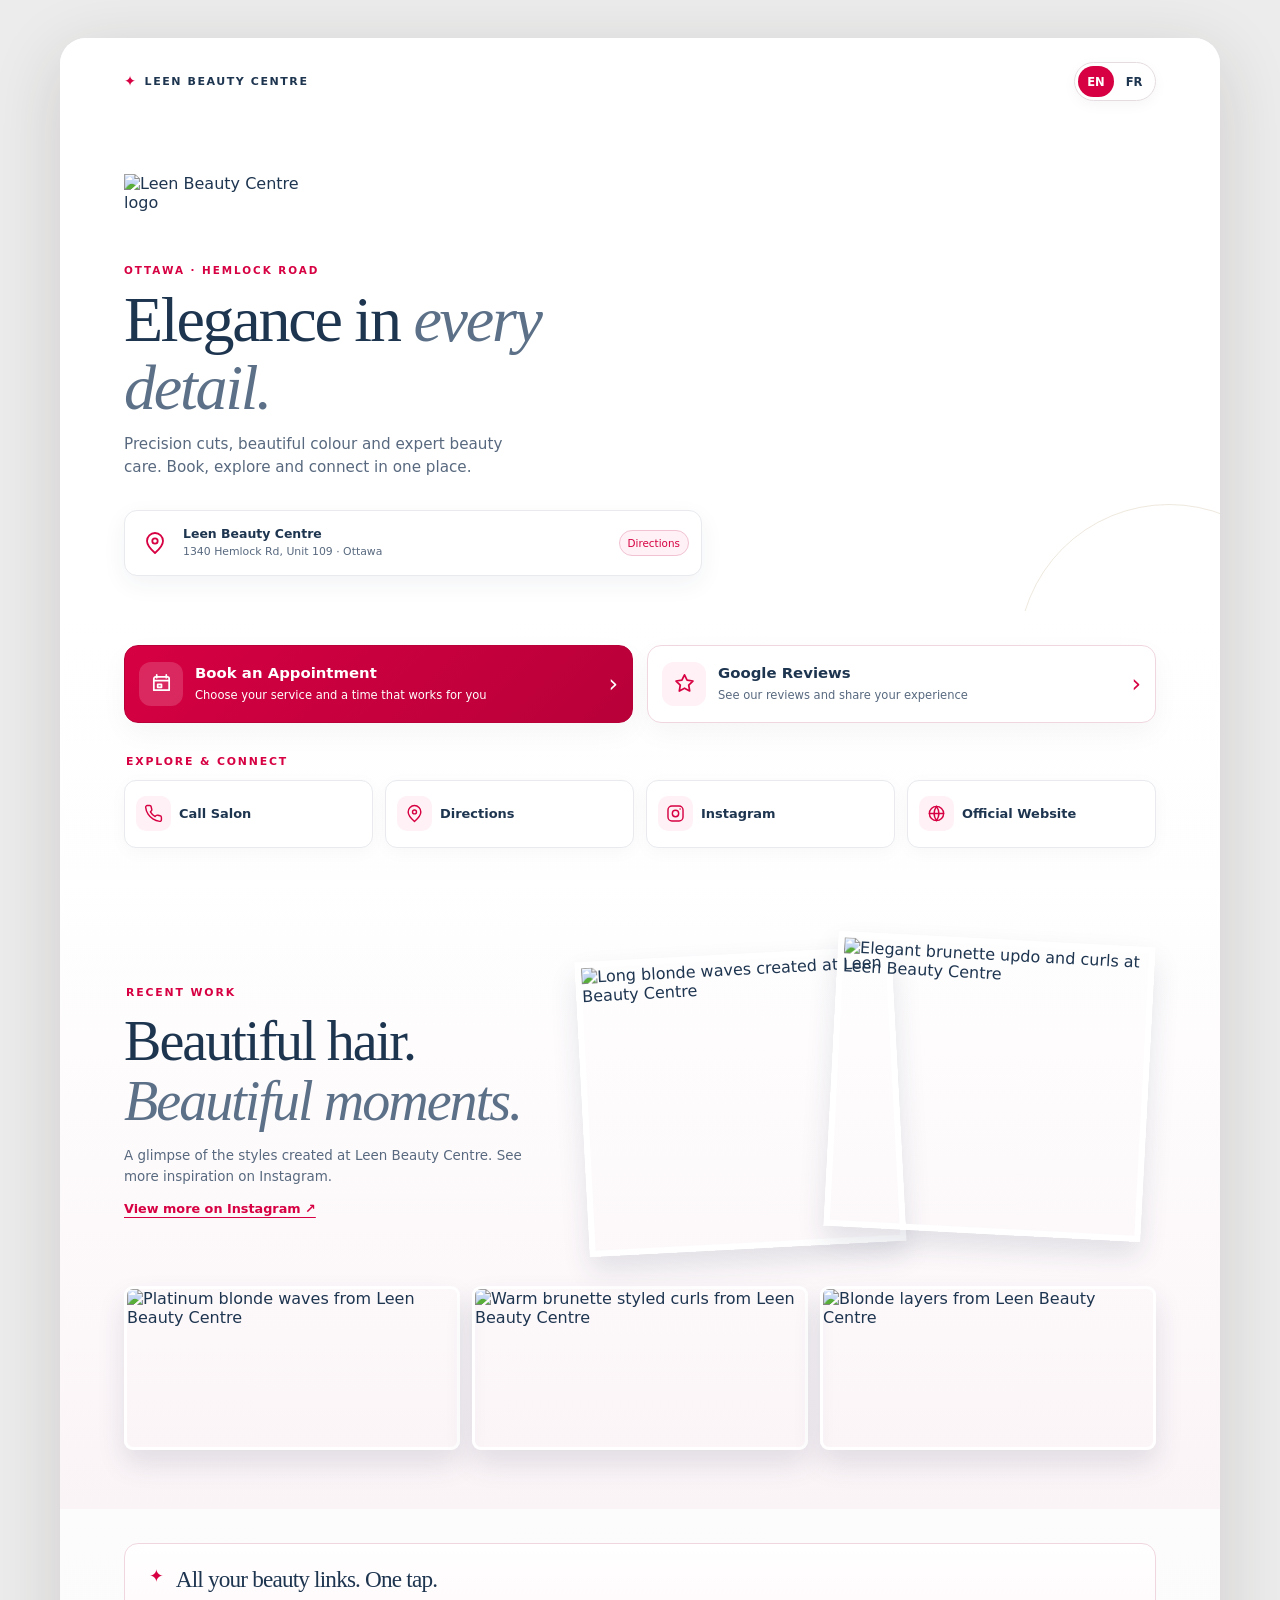
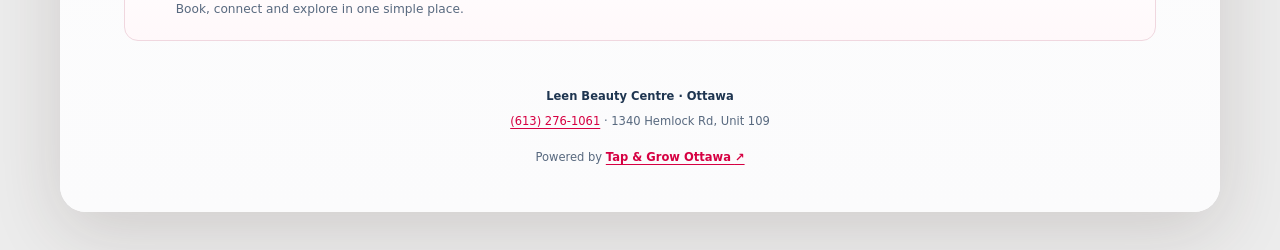
==== index.html @ 2b04fce4 "Add files via upload" ====
<!doctype html>
<html lang="en">
<head>
  <meta charset="utf-8">
  <meta name="viewport" content="width=device-width,initial-scale=1,viewport-fit=cover">
  <meta name="theme-color" content="#d60042">
  <meta name="description" content="Connect with Leen Beauty Centre in Ottawa. Book an appointment, call, find directions, or browse the salon's recent work.">
  <meta property="og:title" content="Leen Beauty Centre | Ottawa">
  <meta property="og:description" content="Your beauty, one tap away. Book, explore, and connect with Leen Beauty Centre.">
  <meta property="og:type" content="website">
  <title>Leen Beauty Centre | Your Beauty, One Tap Away</title>
  <link rel="icon" href="assets/leen-logo.png" type="image/png">
  <link rel="stylesheet" href="styles.css">
  <script defer src="script.js"></script>
</head>
<body>
<a class="skip-link" href="#main" data-i18n="skip">Skip to content</a>
<main class="shell" id="main">
  <section class="hero" aria-labelledby="page-title">
    <div class="hero-photo" aria-hidden="true"></div>
    <header class="topbar">
      <a href="#main" class="wordmark" aria-label="Leen Beauty Centre home"><span class="sparkle" aria-hidden="true">✦</span> LEEN BEAUTY CENTRE</a>
      <div class="language" role="group" aria-label="Language selection">
        <button type="button" data-lang="en" aria-pressed="true" lang="en">EN</button>
        <button type="button" data-lang="fr" aria-pressed="false" lang="fr">FR</button>
      </div>
    </header>
    <div class="hero-copy">
      <img src="assets/leen-logo.png" class="logo" alt="Leen Beauty Centre logo" width="590" height="236" decoding="async">
      <p class="eyebrow" data-i18n="eyebrow">Ottawa · Hemlock Road</p>
      <h1 id="page-title" data-i18n-html="headline">Elegance in <em>every detail.</em></h1>
      <p class="intro" data-i18n="intro">Precision cuts, beautiful colour and expert beauty care. Book, explore and connect in one place.</p>
    </div>
    <a class="location-card" href="https://www.google.com/maps/search/?api=1&amp;query=Leen+Beauty+Centre%2C+1340+Hemlock+Rd+Unit+109%2C+Ottawa+ON+K1K+4E4" target="_blank" rel="noopener noreferrer">
      <span class="location-icon" aria-hidden="true">
        <svg viewBox="0 0 24 24"><path d="M20 10c0 5-8 12-8 12S4 15 4 10a8 8 0 1 1 16 0Z"/><circle cx="12" cy="10" r="2.7"/></svg>
      </span>
      <span class="location-copy"><strong>Leen Beauty Centre</strong><small>1340 Hemlock Rd, Unit 109 · Ottawa</small></span>
      <span class="location-tag" data-i18n="directions">Directions</span>
    </a>
  </section>

  <section class="content" aria-label="Salon links">
    <div class="primary-actions">
      <a class="action action-book" href="https://book.daysmart.com/booking/service?DSID=DC-2162536" target="_blank" rel="noopener noreferrer">
        <span class="action-icon" aria-hidden="true"><svg viewBox="0 0 24 24"><path d="M7 3v3m10-3v3M4.5 9h15M6 5h12a2 2 0 0 1 2 2v12H4V7a2 2 0 0 1 2-2Zm2 8h4v3H8z"/></svg></span>
        <span class="action-copy"><strong data-i18n="bookTitle">Book an Appointment</strong><small data-i18n="bookNote">Choose your service and a time that works for you</small></span>
        <span class="chevron" aria-hidden="true">›</span>
      </a>
      <!-- IMPORTANT: Current Google Reviews button opens confirmed business listing.
           Replace this URL with the owner's verified direct review form URL before delivery. -->
      <a class="action action-review" href="https://www.google.com/maps/place/Leen+Beauty+Centre/@45.4529983,-75.6337091,19z/data=!4m8!3m7!1s0x4cce1be04eb97a25:0x9d4666bf455ec651!8m2!3d45.4528318!4d-75.6334302!9m1!1b1!16s%2Fg%2F11z3b9xgvg" target="_blank" rel="noopener noreferrer" data-review-link="listing-fallback">
        <span class="action-icon" aria-hidden="true"><svg viewBox="0 0 24 24"><path d="m12 3 2.7 5.5 6.1.9-4.4 4.3 1 6.1-5.4-2.9-5.4 2.9 1-6.1-4.4-4.3 6.1-.9L12 3Z"/></svg></span>
        <span class="action-copy"><strong data-i18n="reviewTitle">Google Reviews</strong><small data-i18n="reviewNote">See our reviews and share your experience</small></span>
        <span class="chevron" aria-hidden="true">›</span>
      </a>
    </div>

    <section class="quick-section" aria-labelledby="quick-title">
      <h2 id="quick-title" data-i18n="quickTitle">Explore &amp; connect</h2>
      <div class="quick-grid">
        <a class="quick-link" href="tel:+16132761061"><span class="quick-icon" aria-hidden="true"><svg viewBox="0 0 24 24"><path d="M22 16.9v3a2 2 0 0 1-2.18 2 19.7 19.7 0 0 1-8.6-3.06 19.6 19.6 0 0 1-6.05-6.05A19.7 19.7 0 0 1 2.11 4.2 2 2 0 0 1 4.1 2h3a2 2 0 0 1 2 1.72q.2 1.44.7 2.82a2 2 0 0 1-.45 2.11L8.1 9.9a16 16 0 0 0 6 6l1.25-1.25a2 2 0 0 1 2.11-.45q1.38.5 2.82.7A2 2 0 0 1 22 16.9Z"/></svg></span><span data-i18n="call">Call Salon</span></a>
        <a class="quick-link" href="https://www.google.com/maps/search/?api=1&amp;query=Leen+Beauty+Centre%2C+1340+Hemlock+Rd+Unit+109%2C+Ottawa+ON+K1K+4E4" target="_blank" rel="noopener noreferrer"><span class="quick-icon" aria-hidden="true"><svg viewBox="0 0 24 24"><path d="M20 10c0 5-8 12-8 12S4 15 4 10a8 8 0 1 1 16 0Z"/><circle cx="12" cy="10" r="2.5"/></svg></span><span data-i18n="directions">Directions</span></a>
        <a class="quick-link" href="https://www.instagram.com/leenbeautycenter1/" target="_blank" rel="noopener noreferrer"><span class="quick-icon" aria-hidden="true"><svg viewBox="0 0 24 24"><rect x="2.5" y="2.5" width="19" height="19" rx="5"/><circle cx="12" cy="12" r="4"/><circle cx="17.8" cy="6.3" r="1" fill="currentColor" stroke="none"/></svg></span><span>Instagram</span></a>
        <a class="quick-link" href="https://leenbeauty.ca/" target="_blank" rel="noopener noreferrer"><span class="quick-icon" aria-hidden="true"><svg viewBox="0 0 24 24"><circle cx="12" cy="12" r="9"/><path d="M3 12h18M12 3a16 16 0 0 1 0 18M12 3a16 16 0 0 0 0 18"/></svg></span><span data-i18n="official">Official Website</span></a>
      </div>
    </section>

    <section class="story" aria-labelledby="story-title">
      <div class="story-copy">
        <p class="eyebrow dark" data-i18n="storyEyebrow">Recent work</p>
        <h2 id="story-title" data-i18n-html="storyTitle">Beautiful hair.<br><em>Beautiful moments.</em></h2>
        <p data-i18n="storyText">A glimpse of the styles created at Leen Beauty Centre. See more inspiration on Instagram.</p>
        <a href="https://www.instagram.com/leenbeautycenter1/" target="_blank" rel="noopener noreferrer" data-i18n="viewInstagram">View more on Instagram ↗</a>
      </div>
      <div class="photo-stack" aria-label="Leen Beauty Centre hairstyles">
        <img src="assets/style-golden-blonde.webp" width="640" height="853" alt="Long blonde waves created at Leen Beauty Centre" loading="lazy" decoding="async">
        <img src="assets/hero-brunette.webp" width="640" height="640" alt="Elegant brunette updo and curls at Leen Beauty Centre" loading="lazy" decoding="async">
      </div>
      <div class="extra-photos" aria-label="More salon hair styles">
        <img src="assets/style-platinum-waves.webp" alt="Platinum blonde waves from Leen Beauty Centre" loading="lazy" decoding="async">
        <img src="assets/style-warm-brunette.webp" alt="Warm brunette styled curls from Leen Beauty Centre" loading="lazy" decoding="async">
        <img src="assets/style-blonde-layers.webp" alt="Blonde layers from Leen Beauty Centre" loading="lazy" decoding="async">
      </div>
    </section>

    <section class="note-card" aria-labelledby="note-title"><span class="note-star" aria-hidden="true">✦</span><div><h2 id="note-title" data-i18n="noteTitle">All your beauty links. One tap.</h2><p data-i18n="noteText">Book, connect and explore in one simple place.</p></div></section>
    <footer>
      <p class="footer-name">Leen Beauty Centre · Ottawa</p>
      <p><a href="tel:+16132761061">(613) 276-1061</a> · 1340 Hemlock Rd, Unit 109</p>
      <p class="powered">Powered by <a href="https://www.instagram.com/tap1andgrow/" target="_blank" rel="noopener noreferrer">Tap &amp; Grow Ottawa <span aria-hidden="true">↗</span></a></p>
    </footer>
  </section>
</main>
</body>
</html>
---- styles.css ----
:root{--cream:#f7f7f6;--paper:#fff;--gold:#77736d;--ink:#202020;--muted:#626262;--line:#e3e0dc;--max:1160px}
*{box-sizing:border-box}html{scroll-behavior:smooth;-webkit-text-size-adjust:100%}body{margin:0;min-width:320px;background:#e5e5e3;color:var(--ink);font-family:Inter,ui-sans-serif,system-ui,-apple-system,BlinkMacSystemFont,"Segoe UI",sans-serif}img{display:block;max-width:100%}a{color:inherit}button,a{-webkit-tap-highlight-color:transparent}a:focus-visible,button:focus-visible{outline:3px solid #16776b;outline-offset:4px}.skip-link{position:absolute;top:-100px;left:10px;z-index:20;background:white;padding:12px;border-radius:8px}.skip-link:focus{top:10px}.shell{margin:0 auto;min-height:100vh;max-width:var(--max);background:var(--cream)}
.hero{position:relative;isolation:isolate;display:flex;flex-direction:column;justify-content:flex-end;min-height:580px;padding:0 22px 22px;background:#f7f7f6;overflow:hidden}.hero-photo{position:absolute;inset:0;z-index:-1;background:linear-gradient(180deg,rgba(42,33,24,.17) 0%,rgba(42,33,24,.05) 23%,rgba(249,243,232,.45) 47%,rgba(249,243,232,.97) 71%,#f7f7f6 94%),url("assets/hero-brunette.webp") center 36%/cover no-repeat}.hero:after{content:"";position:absolute;inset:auto -100px -195px auto;width:300px;height:300px;border:1px solid rgba(139,99,35,.15);border-radius:50%;pointer-events:none}
.topbar{align-self:stretch;display:flex;align-items:center;justify-content:space-between;gap:10px;margin:0 -22px auto;padding:16px 22px 12px;background:rgba(40,32,23,.86);border-bottom:1px solid rgba(224,183,96,.25);position:relative;z-index:1}.wordmark{display:flex;align-items:center;gap:7px;max-width:72%;font-size:.69rem;line-height:1.2;font-weight:800;letter-spacing:.105em;text-decoration:none;color:#ffffff}.sparkle{font-size:1.2rem;font-weight:400}.language{display:flex;flex-shrink:0;gap:2px;padding:3px;border:1px solid rgba(255,248,230,.4);border-radius:50px;background:rgba(255,248,230,.10)}.language button{cursor:pointer;color:#ffffff;background:transparent;border:0;border-radius:999px;min-width:36px;min-height:31px;font-size:.72rem;font-family:inherit;font-weight:800}.language button[aria-pressed=true]{background:#ffffff;color:#222222}
.hero-copy{margin:0;max-width:420px;position:relative;z-index:1}.logo{width:min(202px,55%);height:auto;margin:0 0 8px;filter:brightness(.55)}.eyebrow{margin:0;font-size:.65rem;letter-spacing:.19em;text-transform:uppercase;color:#5c5955;font-weight:850}.hero h1,.story h2,.note-card h2{font-family:Georgia,"Times New Roman",serif;font-weight:400;letter-spacing:-.035em}.hero h1{margin:10px 0 0;max-width:370px;font-size:clamp(2.35rem,10.1vw,3.25rem);line-height:1.06}.hero h1 em,.story h2 em{font-weight:400;color:#6d6761}.intro{max-width:380px;margin:11px 0 0;color:#4a4a4a;font-size:.86rem;line-height:1.55}
.location-card{position:relative;z-index:1;display:flex;align-items:center;gap:10px;width:100%;margin:24px 0 0;padding:14px 12px;border:1px solid #dedbd6;border-radius:13px;background:rgba(255,252,245,.95);box-shadow:0 8px 20px rgba(73,55,30,.06);text-decoration:none}.location-icon{display:grid;place-items:center;flex:0 0 36px;color:#333333}.location-icon svg{width:24px;height:24px;fill:none;stroke:currentColor;stroke-width:1.8;stroke-linecap:round;stroke-linejoin:round}.location-copy{display:flex;flex-direction:column;gap:4px;min-width:0}.location-copy strong{font-size:.78rem}.location-copy small{font-size:.68rem;line-height:1.3;color:#5b5b5b}.location-tag{margin-left:auto;font-size:.65rem;color:#45413b;border:1px solid #bdbab4;border-radius:999px;padding:6px 8px;flex:0 0 auto}
.content{padding:18px 18px 0;background:linear-gradient(#fcfcfb,#f7f7f6)}.primary-actions{display:grid;gap:11px}.action{display:flex;align-items:center;gap:12px;min-height:78px;padding:11px 14px;border:1px solid transparent;border-radius:14px;text-decoration:none;box-shadow:0 8px 20px rgba(63,40,38,.05);transition:transform .18s ease,box-shadow .18s ease}.action:hover{transform:translateY(-2px);box-shadow:0 12px 25px rgba(63,40,38,.10)}.action-book{background:linear-gradient(135deg,#262626,#171717);border-color:#171717}.action-review{background:#ffffff;border-color:#e1e0dd}.action-icon{display:grid;place-items:center;flex:0 0 44px;width:44px;height:44px;border-radius:12px;background:rgba(255,253,241,.57);color:#ffffff}.action-review .action-icon{background:#f1f1ef;color:#282828}.action-icon svg{width:23px;height:23px;fill:none;stroke:currentColor;stroke-width:1.8;stroke-linecap:round;stroke-linejoin:round}.action-copy{display:flex;flex-direction:column;flex:1;gap:4px;min-width:0}.action-copy strong{font-size:.93rem;line-height:1.3}.action-copy small{font-size:.72rem;line-height:1.35;color:#ededed}.action-review .action-copy small{color:#5d5d5d}.chevron{font-size:1.5rem;color:#777777}
.quick-section{padding:30px 0 28px}.quick-section h2,.story .eyebrow{font-size:.68rem;letter-spacing:.17em;color:#555555;font-weight:850;text-transform:uppercase;margin:0 0 12px 2px}.quick-grid{display:grid;grid-template-columns:repeat(2,minmax(0,1fr));gap:10px}.quick-link{display:flex;gap:8px;align-items:center;min-height:64px;padding:11px;border:1px solid #e3e3e0;border-radius:12px;background:rgba(255,253,248,.94);text-decoration:none;font-size:.76rem;font-weight:750;line-height:1.23;transition:background .16s ease,border-color .16s ease}.quick-link:hover{background:#f8f8f7;border-color:#98958f}.quick-icon{display:grid;place-items:center;flex:0 0 35px;width:35px;height:35px;border-radius:10px;background:#efefed;color:#333333}.quick-icon svg{width:19px;height:19px;fill:none;stroke:currentColor;stroke-width:1.8;stroke-linecap:round;stroke-linejoin:round}
.story{display:grid;gap:20px;margin:0 -18px;padding:39px 22px 33px;background:#ecebe8;overflow:hidden}.story-copy{max-width:450px}.story h2{margin:0;font-size:clamp(2rem,8vw,3.5rem);line-height:1.08}.story-copy>p:not(.eyebrow){margin:14px 0 10px;font-size:.84rem;line-height:1.55;color:#606060}.story-copy>a{font-size:.8rem;color:#222222;font-weight:800;text-underline-offset:4px}.photo-stack{position:relative;height:250px;margin:0 8px}.photo-stack img{position:absolute;width:56%;height:224px;object-fit:cover;border:6px solid #ffffff;box-shadow:0 15px 32px rgba(77,54,24,.16)}.photo-stack img:first-child{left:0;top:15px;transform:rotate(-3deg);object-position:center 33%}.photo-stack img:last-child{right:0;top:0;transform:rotate(3deg);object-position:center 39%}.extra-photos{display:grid;grid-template-columns:repeat(3,minmax(0,1fr));gap:8px;margin-top:2px}.extra-photos img{width:100%;height:122px;object-fit:cover;object-position:center 35%;border-radius:9px;border:3px solid #ffffff}
.note-card{display:flex;gap:12px;margin:24px 0;padding:18px;border:1px solid #e1dfdc;border-radius:14px;background:#ffffff}.note-star{color:#232323;font-size:1.1rem}.note-card h2{margin:0;font-size:1.23rem}.note-card p{margin:7px 0 0;font-size:.76rem;line-height:1.5;color:#606060}footer{text-align:center;padding:6px 8px 32px;color:#626262;font-size:.72rem;line-height:1.55}footer p{margin:7px 0}.footer-name{font-weight:800;color:#242424}.powered{margin-top:18px}footer a{text-underline-offset:3px}.powered a{font-weight:800;color:#242424}
@media (min-width:700px){body{padding:clamp(20px,3vw,44px)}.shell{border-radius:26px;overflow:hidden;box-shadow:0 18px 70px rgba(57,37,34,.16)}.hero{display:block;min-height:510px;padding:0 clamp(40px,5vw,72px) 35px}.topbar{margin:0 calc(-1*clamp(40px,5vw,72px));padding:24px clamp(40px,5vw,72px) 12px;background:transparent;border:none}.wordmark{color:#333333}.language{background:rgba(255,248,230,.8);border-color:#c6c4c0}.language button{color:#333333}.language button[aria-pressed=true]{background:#191919;color:#ffffff}.hero-photo{inset:0 0 0 47%;background:linear-gradient(90deg,#f7f7f6 0%,rgba(247,239,223,.98) 8%,rgba(247,239,223,.76) 37%,rgba(247,239,223,.12) 88%),url("assets/hero-brunette.webp") center 40%/cover no-repeat}.hero-copy{margin:61px 0 0;max-width:54%}.logo{width:215px}.hero h1{font-size:clamp(3.0rem,5vw,4.05rem);max-width:480px}.intro{max-width:420px;font-size:.95rem}.location-card{margin-top:30px;max-width:56%;min-height:66px}.content{padding:34px clamp(40px,5vw,72px) 0}.primary-actions{grid-template-columns:1fr 1fr;gap:14px}.quick-section{padding:32px 0}.quick-grid{grid-template-columns:repeat(4,minmax(0,1fr));gap:12px}.quick-link{font-size:.81rem;min-height:68px}.story{grid-template-columns:minmax(270px,.85fr) minmax(320px,1.15fr);align-items:center;margin:0 calc(-1*clamp(40px,5vw,72px));padding:59px clamp(42px,5vw,72px);gap:20px}.photo-stack{height:325px}.photo-stack img{height:295px}.extra-photos{grid-column:1/-1;gap:12px}.extra-photos img{height:164px}.note-card{margin:34px 0;padding:22px 24px}.note-card h2{font-size:1.45rem}footer{padding-bottom:38px}}
@media(max-width:350px){.hero{padding-left:15px;padding-right:15px}.topbar{margin-left:-15px;margin-right:-15px;padding-left:15px;padding-right:15px}.wordmark{font-size:.61rem}.location-tag{display:none}.content{padding-left:12px;padding-right:12px}.quick-link{font-size:.69rem;padding:9px;gap:6px}.quick-icon{flex-basis:30px;width:30px;height:30px}.story{margin-left:-12px;margin-right:-12px}.action-copy strong{font-size:.84rem}}
@media(prefers-reduced-motion:reduce){*{scroll-behavior:auto!important;transition:none!important}}


/* Leen brand refresh — match LeenBeauty.ca more closely with a clean white base,
   deep slate text and a bold raspberry-red primary accent. */
:root{
  --cream:#f7f7f7;
  --paper:#ffffff;
  --ink:#1e3550;
  --muted:#58697f;
  --line:#e8eaee;
  --accent:#d60042;
  --accent-dark:#b80039;
  --accent-soft:#fff1f5;
  --accent-soft-2:#fdf6f8;
}
body{background:#ececec;color:var(--ink)}
a:focus-visible,button:focus-visible{outline:3px solid var(--accent);outline-offset:4px}
.shell{background:var(--paper)}
.hero{background:var(--paper)}
.hero-photo{background:linear-gradient(180deg,rgba(255,255,255,.10) 0%,rgba(255,255,255,.06) 20%,rgba(255,255,255,.52) 46%,rgba(255,255,255,.96) 73%,#ffffff 95%),url("assets/hero-brunette.webp") center 36%/cover no-repeat}
.topbar{background:rgba(255,255,255,.92);border-bottom:1px solid rgba(214,0,66,.10);backdrop-filter:saturate(180%) blur(8px)}
.wordmark{color:var(--ink);font-weight:800;letter-spacing:.14em}
.sparkle{font-size:.9rem;color:var(--accent)}
.language{border-color:#e2d8dd;background:rgba(255,255,255,.88);box-shadow:0 4px 14px rgba(0,0,0,.04)}
.language button{color:var(--ink)}
.language button[aria-pressed=true]{background:var(--accent);color:#fff}
.logo{filter:none;width:min(204px,55%)}
.eyebrow{color:var(--accent);font-weight:850}
.hero h1{color:var(--ink)}
.hero h1 em,.story h2 em{color:#5c7088}
.intro{color:var(--muted)}
.location-card{border-color:var(--line);background:#fff;box-shadow:0 8px 24px rgba(30,53,80,.06)}
.location-icon{color:var(--accent)}
.location-copy strong{color:var(--ink)}
.location-copy small{color:var(--muted)}
.location-tag{border-color:#f1c3d2;color:var(--accent);background:var(--accent-soft)}
.content{background:linear-gradient(#fff,#fbfbfc)}
.action{box-shadow:0 10px 28px rgba(0,0,0,.04)}
.action-book{color:#fff;background:linear-gradient(135deg,var(--accent),var(--accent-dark));border-color:var(--accent-dark)}
.action-book .action-icon{background:rgba(255,255,255,.16);color:#fff}
.action-book .action-copy strong,.action-book .action-copy small,.action-book .chevron{color:#fff}
.action-review{color:var(--ink);background:#fff;border-color:#f0d7df}
.action-review .action-icon{background:var(--accent-soft);color:var(--accent)}
.action-review .action-copy strong{color:var(--ink)}
.action-review .action-copy small{color:var(--muted)}
.action-review .chevron{color:var(--accent)}
.quick-section h2,.story .eyebrow{color:var(--accent)}
.quick-link{background:#fff;border-color:var(--line);box-shadow:0 4px 18px rgba(0,0,0,.03)}
.quick-link:hover{background:var(--accent-soft-2);border-color:#f0c7d5}
.quick-icon{color:var(--accent);background:var(--accent-soft)}
.story{background:linear-gradient(180deg,#ffffff 0%,#fbf4f7 100%)}
.story-copy>p:not(.eyebrow){color:var(--muted)}
.story-copy>a{color:var(--accent)}
.photo-stack img,.extra-photos img{border-color:#fff;box-shadow:0 14px 28px rgba(30,53,80,.12)}
.note-card{border-color:#f0d7df;background:linear-gradient(180deg,#fff,#fff8fa)}
.note-star{color:var(--accent)}
.note-card h2{color:var(--ink)}
.note-card p{color:var(--muted)}
footer{color:var(--muted)}
.footer-name{color:var(--ink)}
.powered a,footer a{color:var(--accent)}
@media (min-width:700px){
 .topbar{background:transparent;border:none;backdrop-filter:none}
 .wordmark{color:var(--ink)}
 .language{background:rgba(255,255,255,.9);border-color:#e4dce0}
 .language button{color:var(--ink)}
 .language button[aria-pressed=true]{background:var(--accent);color:#fff}
 .hero-photo{background:linear-gradient(90deg,#ffffff 0%,rgba(255,255,255,.98) 10%,rgba(255,255,255,.86) 41%,rgba(255,255,255,.14) 92%),url("assets/hero-brunette.webp") center 40%/cover no-repeat}
}
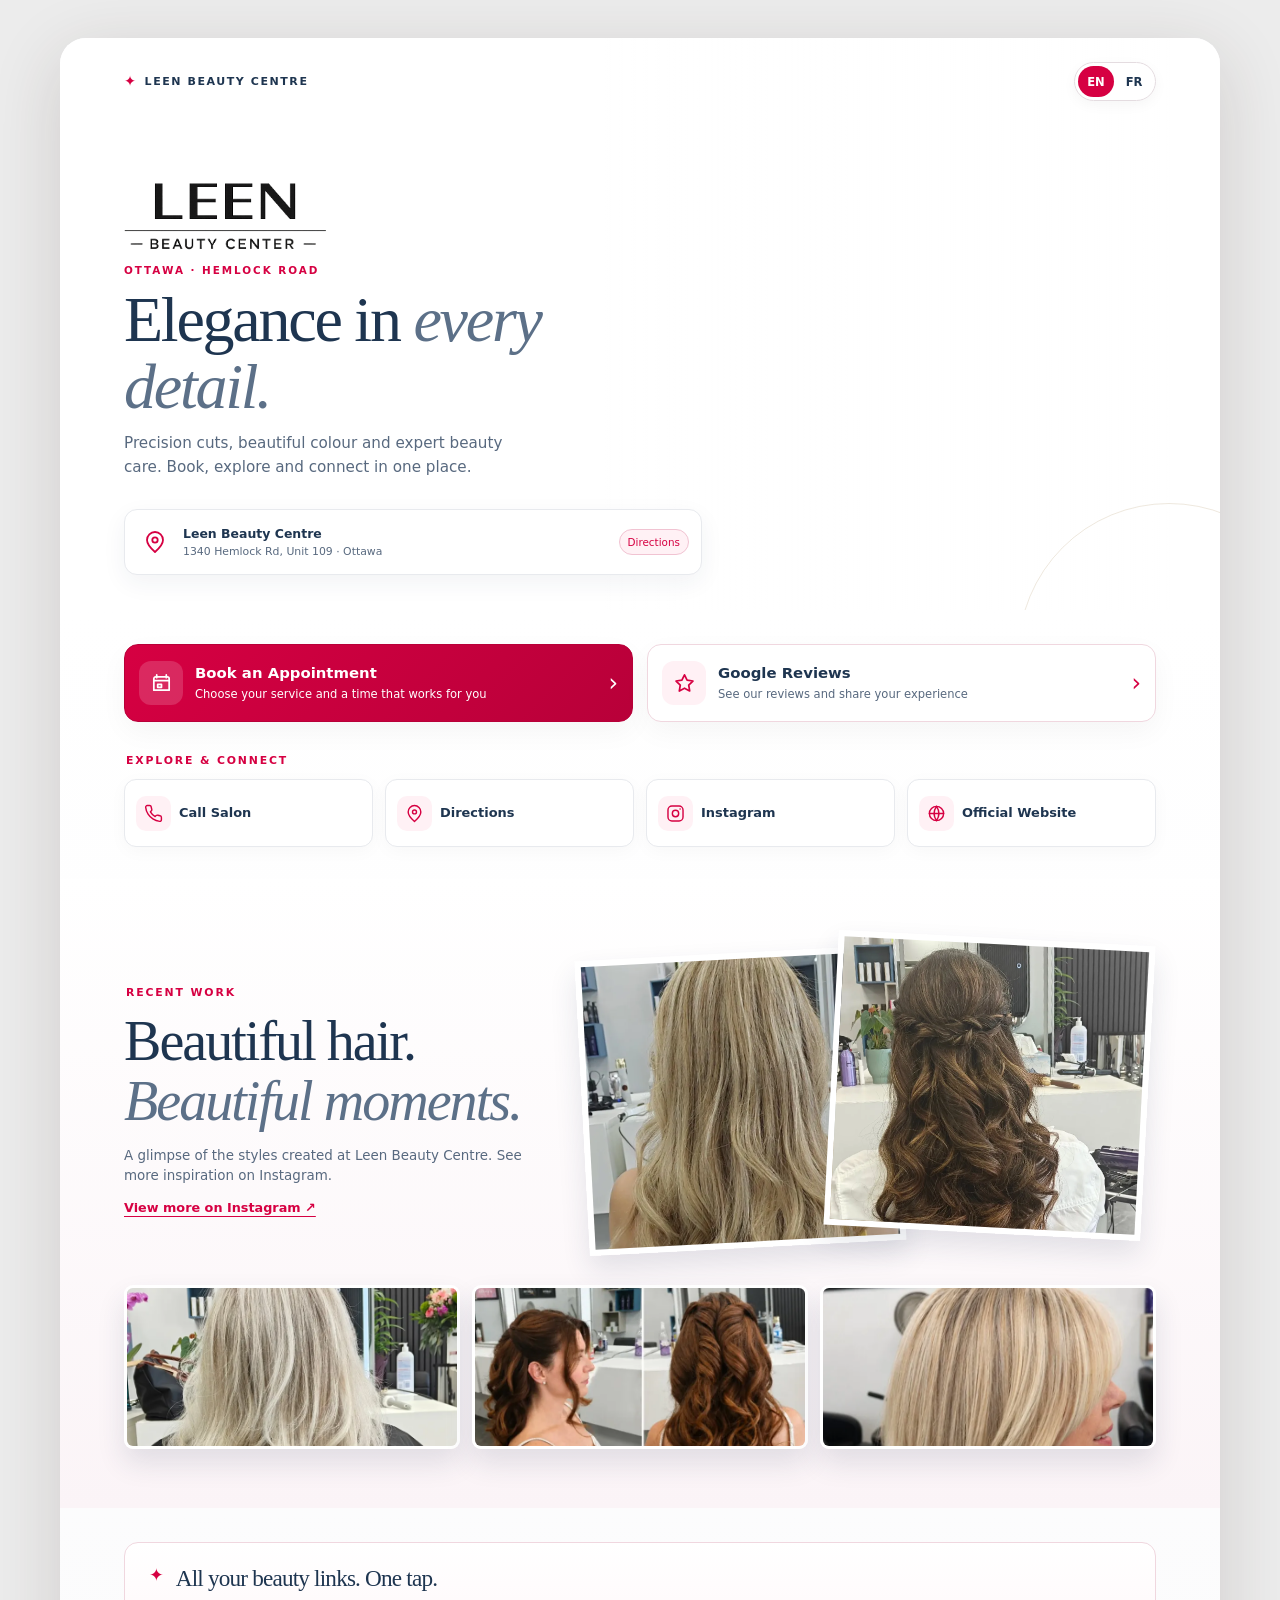
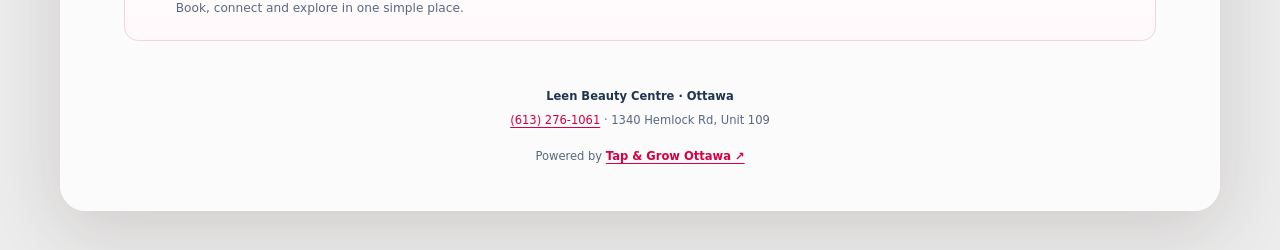
==== commit 735f397f: "Fix static image paths for root-level GitHub Pages assets" ====
--- a/index.html
+++ b/index.html
@@ -9,7 +9,7 @@
   <meta property="og:description" content="Your beauty, one tap away. Book, explore, and connect with Leen Beauty Centre.">
   <meta property="og:type" content="website">
   <title>Leen Beauty Centre | Your Beauty, One Tap Away</title>
-  <link rel="icon" href="assets/leen-logo.png" type="image/png">
+  <link rel="icon" href="leen-logo.png" type="image/png">
   <link rel="stylesheet" href="styles.css">
   <script defer src="script.js"></script>
 </head>
@@ -26,7 +26,7 @@
       </div>
     </header>
     <div class="hero-copy">
-      <img src="assets/leen-logo.png" class="logo" alt="Leen Beauty Centre logo" width="590" height="236" decoding="async">
+      <img src="leen-logo.png" class="logo" alt="Leen Beauty Centre logo" width="590" height="236" decoding="async">
       <p class="eyebrow" data-i18n="eyebrow">Ottawa · Hemlock Road</p>
       <h1 id="page-title" data-i18n-html="headline">Elegance in <em>every detail.</em></h1>
       <p class="intro" data-i18n="intro">Precision cuts, beautiful colour and expert beauty care. Book, explore and connect in one place.</p>
@@ -74,13 +74,13 @@
         <a href="https://www.instagram.com/leenbeautycenter1/" target="_blank" rel="noopener noreferrer" data-i18n="viewInstagram">View more on Instagram ↗</a>
       </div>
       <div class="photo-stack" aria-label="Leen Beauty Centre hairstyles">
-        <img src="assets/style-golden-blonde.webp" width="640" height="853" alt="Long blonde waves created at Leen Beauty Centre" loading="lazy" decoding="async">
-        <img src="assets/hero-brunette.webp" width="640" height="640" alt="Elegant brunette updo and curls at Leen Beauty Centre" loading="lazy" decoding="async">
+        <img src="style-golden-blonde.webp" width="640" height="853" alt="Long blonde waves created at Leen Beauty Centre" loading="lazy" decoding="async">
+        <img src="hero-brunette.webp" width="640" height="640" alt="Elegant brunette updo and curls at Leen Beauty Centre" loading="lazy" decoding="async">
       </div>
       <div class="extra-photos" aria-label="More salon hair styles">
-        <img src="assets/style-platinum-waves.webp" alt="Platinum blonde waves from Leen Beauty Centre" loading="lazy" decoding="async">
-        <img src="assets/style-warm-brunette.webp" alt="Warm brunette styled curls from Leen Beauty Centre" loading="lazy" decoding="async">
-        <img src="assets/style-blonde-layers.webp" alt="Blonde layers from Leen Beauty Centre" loading="lazy" decoding="async">
+        <img src="style-platinum-waves.webp" alt="Platinum blonde waves from Leen Beauty Centre" loading="lazy" decoding="async">
+        <img src="style-warm-brunette.webp" alt="Warm brunette styled curls from Leen Beauty Centre" loading="lazy" decoding="async">
+        <img src="style-blonde-layers.webp" alt="Blonde layers from Leen Beauty Centre" loading="lazy" decoding="async">
       </div>
     </section>
 
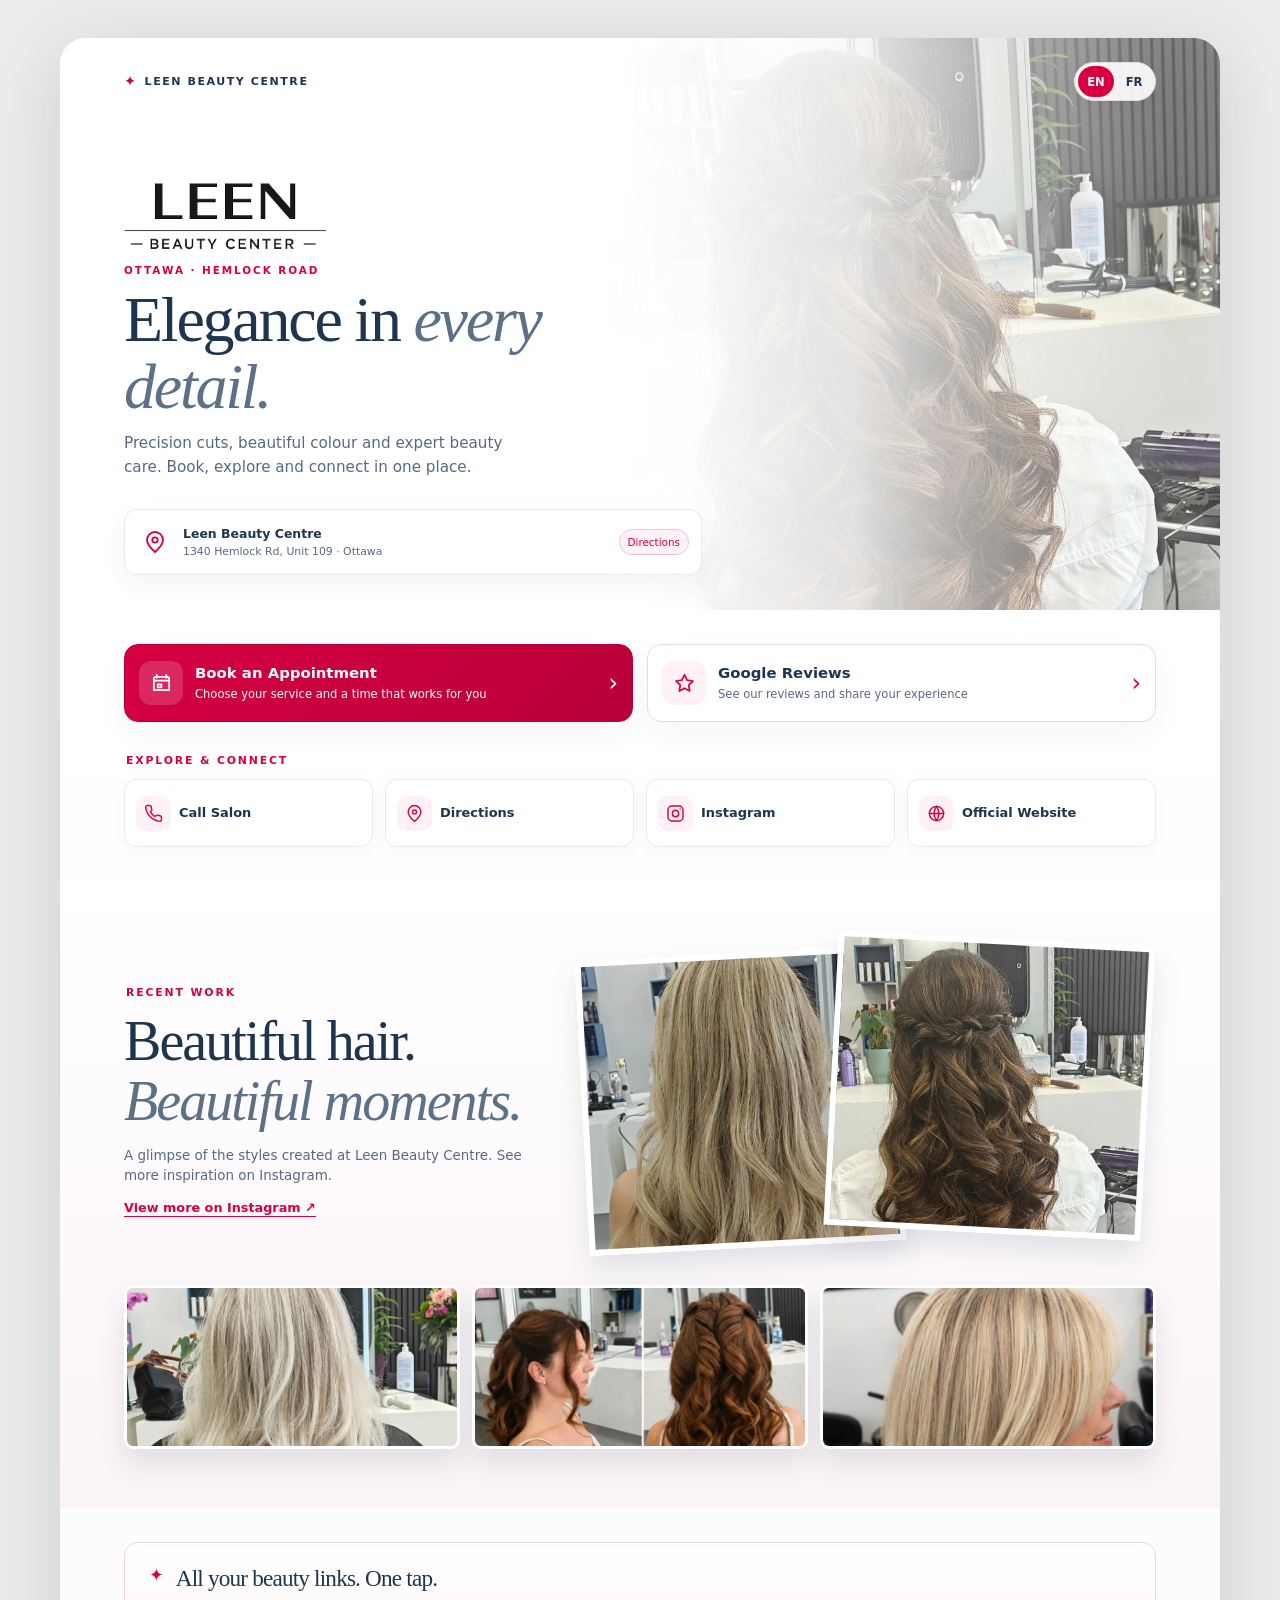
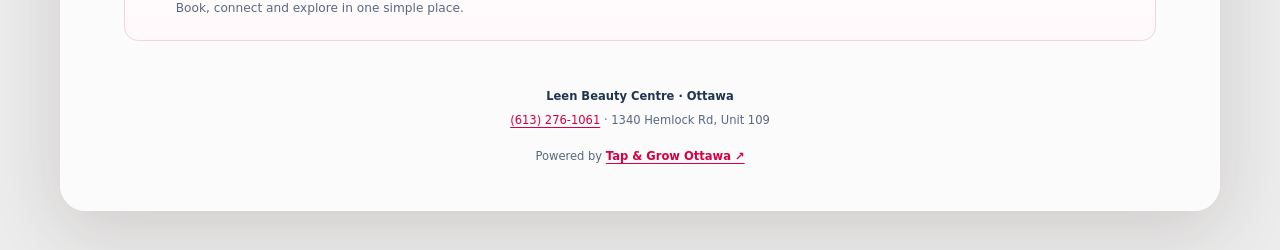
==== commit 6d131896: "Fix directions links for Leen Beauty Centre" ====
--- a/index.html
+++ b/index.html
@@ -31,7 +31,7 @@
       <h1 id="page-title" data-i18n-html="headline">Elegance in <em>every detail.</em></h1>
       <p class="intro" data-i18n="intro">Precision cuts, beautiful colour and expert beauty care. Book, explore and connect in one place.</p>
     </div>
-    <a class="location-card" href="https://www.google.com/maps/search/?api=1&amp;query=Leen+Beauty+Centre%2C+1340+Hemlock+Rd+Unit+109%2C+Ottawa+ON+K1K+4E4" target="_blank" rel="noopener noreferrer">
+    <a class="location-card" href="https://www.google.com/maps/dir//Leen+Beauty+Centre,+1340+Hemlock+Rd+Unit+109,+Ottawa,+ON+K1K+4E4/@45.4529345,-75.6330151,17z/data=!4m17!1m7!3m6!1s0x4cce1be04eb97a25:0x9d4666bf455ec651!2sLeen+Beauty+Centre!8m2!3d45.4529345!4d-75.6330151!16s%2Fg%2F11z3b9xgvg!4m8!1m0!1m5!1m1!1s0x4cce1be04eb97a25:0x9d4666bf455ec651!2m2!1d-75.6330151!2d45.4529345!3e0?entry=ttu&amp;g_ep=EgoyMDI2MTAxMy4wIKXMDSoASAFQAw%3D%3D" target="_blank" rel="noopener noreferrer">
       <span class="location-icon" aria-hidden="true">
         <svg viewBox="0 0 24 24"><path d="M20 10c0 5-8 12-8 12S4 15 4 10a8 8 0 1 1 16 0Z"/><circle cx="12" cy="10" r="2.7"/></svg>
       </span>
@@ -60,7 +60,7 @@
       <h2 id="quick-title" data-i18n="quickTitle">Explore &amp; connect</h2>
       <div class="quick-grid">
         <a class="quick-link" href="tel:+16132761061"><span class="quick-icon" aria-hidden="true"><svg viewBox="0 0 24 24"><path d="M22 16.9v3a2 2 0 0 1-2.18 2 19.7 19.7 0 0 1-8.6-3.06 19.6 19.6 0 0 1-6.05-6.05A19.7 19.7 0 0 1 2.11 4.2 2 2 0 0 1 4.1 2h3a2 2 0 0 1 2 1.72q.2 1.44.7 2.82a2 2 0 0 1-.45 2.11L8.1 9.9a16 16 0 0 0 6 6l1.25-1.25a2 2 0 0 1 2.11-.45q1.38.5 2.82.7A2 2 0 0 1 22 16.9Z"/></svg></span><span data-i18n="call">Call Salon</span></a>
-        <a class="quick-link" href="https://www.google.com/maps/search/?api=1&amp;query=Leen+Beauty+Centre%2C+1340+Hemlock+Rd+Unit+109%2C+Ottawa+ON+K1K+4E4" target="_blank" rel="noopener noreferrer"><span class="quick-icon" aria-hidden="true"><svg viewBox="0 0 24 24"><path d="M20 10c0 5-8 12-8 12S4 15 4 10a8 8 0 1 1 16 0Z"/><circle cx="12" cy="10" r="2.5"/></svg></span><span data-i18n="directions">Directions</span></a>
+        <a class="quick-link" href="https://www.google.com/maps/dir//Leen+Beauty+Centre,+1340+Hemlock+Rd+Unit+109,+Ottawa,+ON+K1K+4E4/@45.4529345,-75.6330151,17z/data=!4m17!1m7!3m6!1s0x4cce1be04eb97a25:0x9d4666bf455ec651!2sLeen+Beauty+Centre!8m2!3d45.4529345!4d-75.6330151!16s%2Fg%2F11z3b9xgvg!4m8!1m0!1m5!1m1!1s0x4cce1be04eb97a25:0x9d4666bf455ec651!2m2!1d-75.6330151!2d45.4529345!3e0?entry=ttu&amp;g_ep=EgoyMDI2MTAxMy4wIKXMDSoASAFQAw%3D%3D" target="_blank" rel="noopener noreferrer"><span class="quick-icon" aria-hidden="true"><svg viewBox="0 0 24 24"><path d="M20 10c0 5-8 12-8 12S4 15 4 10a8 8 0 1 1 16 0Z"/><circle cx="12" cy="10" r="2.5"/></svg></span><span data-i18n="directions">Directions</span></a>
         <a class="quick-link" href="https://www.instagram.com/leenbeautycenter1/" target="_blank" rel="noopener noreferrer"><span class="quick-icon" aria-hidden="true"><svg viewBox="0 0 24 24"><rect x="2.5" y="2.5" width="19" height="19" rx="5"/><circle cx="12" cy="12" r="4"/><circle cx="17.8" cy="6.3" r="1" fill="currentColor" stroke="none"/></svg></span><span>Instagram</span></a>
         <a class="quick-link" href="https://leenbeauty.ca/" target="_blank" rel="noopener noreferrer"><span class="quick-icon" aria-hidden="true"><svg viewBox="0 0 24 24"><circle cx="12" cy="12" r="9"/><path d="M3 12h18M12 3a16 16 0 0 1 0 18M12 3a16 16 0 0 0 0 18"/></svg></span><span data-i18n="official">Official Website</span></a>
       </div>
--- a/styles.css
+++ b/styles.css
@@ -1,6 +1,6 @@
 :root{--cream:#f7f7f6;--paper:#fff;--gold:#77736d;--ink:#202020;--muted:#626262;--line:#e3e0dc;--max:1160px}
 *{box-sizing:border-box}html{scroll-behavior:smooth;-webkit-text-size-adjust:100%}body{margin:0;min-width:320px;background:#e5e5e3;color:var(--ink);font-family:Inter,ui-sans-serif,system-ui,-apple-system,BlinkMacSystemFont,"Segoe UI",sans-serif}img{display:block;max-width:100%}a{color:inherit}button,a{-webkit-tap-highlight-color:transparent}a:focus-visible,button:focus-visible{outline:3px solid #16776b;outline-offset:4px}.skip-link{position:absolute;top:-100px;left:10px;z-index:20;background:white;padding:12px;border-radius:8px}.skip-link:focus{top:10px}.shell{margin:0 auto;min-height:100vh;max-width:var(--max);background:var(--cream)}
-.hero{position:relative;isolation:isolate;display:flex;flex-direction:column;justify-content:flex-end;min-height:580px;padding:0 22px 22px;background:#f7f7f6;overflow:hidden}.hero-photo{position:absolute;inset:0;z-index:-1;background:linear-gradient(180deg,rgba(42,33,24,.17) 0%,rgba(42,33,24,.05) 23%,rgba(249,243,232,.45) 47%,rgba(249,243,232,.97) 71%,#f7f7f6 94%),url("assets/hero-brunette.webp") center 36%/cover no-repeat}.hero:after{content:"";position:absolute;inset:auto -100px -195px auto;width:300px;height:300px;border:1px solid rgba(139,99,35,.15);border-radius:50%;pointer-events:none}
+.hero{position:relative;isolation:isolate;display:flex;flex-direction:column;justify-content:flex-end;min-height:580px;padding:0 22px 22px;background:#f7f7f6;overflow:hidden}.hero-photo{position:absolute;inset:0;z-index:-1;background:linear-gradient(180deg,rgba(42,33,24,.17) 0%,rgba(42,33,24,.05) 23%,rgba(249,243,232,.45) 47%,rgba(249,243,232,.97) 71%,#f7f7f6 94%),url("hero-brunette.webp") center 36%/cover no-repeat}.hero:after{content:"";position:absolute;inset:auto -100px -195px auto;width:300px;height:300px;border:1px solid rgba(139,99,35,.15);border-radius:50%;pointer-events:none}
 .topbar{align-self:stretch;display:flex;align-items:center;justify-content:space-between;gap:10px;margin:0 -22px auto;padding:16px 22px 12px;background:rgba(40,32,23,.86);border-bottom:1px solid rgba(224,183,96,.25);position:relative;z-index:1}.wordmark{display:flex;align-items:center;gap:7px;max-width:72%;font-size:.69rem;line-height:1.2;font-weight:800;letter-spacing:.105em;text-decoration:none;color:#ffffff}.sparkle{font-size:1.2rem;font-weight:400}.language{display:flex;flex-shrink:0;gap:2px;padding:3px;border:1px solid rgba(255,248,230,.4);border-radius:50px;background:rgba(255,248,230,.10)}.language button{cursor:pointer;color:#ffffff;background:transparent;border:0;border-radius:999px;min-width:36px;min-height:31px;font-size:.72rem;font-family:inherit;font-weight:800}.language button[aria-pressed=true]{background:#ffffff;color:#222222}
 .hero-copy{margin:0;max-width:420px;position:relative;z-index:1}.logo{width:min(202px,55%);height:auto;margin:0 0 8px;filter:brightness(.55)}.eyebrow{margin:0;font-size:.65rem;letter-spacing:.19em;text-transform:uppercase;color:#5c5955;font-weight:850}.hero h1,.story h2,.note-card h2{font-family:Georgia,"Times New Roman",serif;font-weight:400;letter-spacing:-.035em}.hero h1{margin:10px 0 0;max-width:370px;font-size:clamp(2.35rem,10.1vw,3.25rem);line-height:1.06}.hero h1 em,.story h2 em{font-weight:400;color:#6d6761}.intro{max-width:380px;margin:11px 0 0;color:#4a4a4a;font-size:.86rem;line-height:1.55}
 .location-card{position:relative;z-index:1;display:flex;align-items:center;gap:10px;width:100%;margin:24px 0 0;padding:14px 12px;border:1px solid #dedbd6;border-radius:13px;background:rgba(255,252,245,.95);box-shadow:0 8px 20px rgba(73,55,30,.06);text-decoration:none}.location-icon{display:grid;place-items:center;flex:0 0 36px;color:#333333}.location-icon svg{width:24px;height:24px;fill:none;stroke:currentColor;stroke-width:1.8;stroke-linecap:round;stroke-linejoin:round}.location-copy{display:flex;flex-direction:column;gap:4px;min-width:0}.location-copy strong{font-size:.78rem}.location-copy small{font-size:.68rem;line-height:1.3;color:#5b5b5b}.location-tag{margin-left:auto;font-size:.65rem;color:#45413b;border:1px solid #bdbab4;border-radius:999px;padding:6px 8px;flex:0 0 auto}
@@ -8,7 +8,7 @@
 .quick-section{padding:30px 0 28px}.quick-section h2,.story .eyebrow{font-size:.68rem;letter-spacing:.17em;color:#555555;font-weight:850;text-transform:uppercase;margin:0 0 12px 2px}.quick-grid{display:grid;grid-template-columns:repeat(2,minmax(0,1fr));gap:10px}.quick-link{display:flex;gap:8px;align-items:center;min-height:64px;padding:11px;border:1px solid #e3e3e0;border-radius:12px;background:rgba(255,253,248,.94);text-decoration:none;font-size:.76rem;font-weight:750;line-height:1.23;transition:background .16s ease,border-color .16s ease}.quick-link:hover{background:#f8f8f7;border-color:#98958f}.quick-icon{display:grid;place-items:center;flex:0 0 35px;width:35px;height:35px;border-radius:10px;background:#efefed;color:#333333}.quick-icon svg{width:19px;height:19px;fill:none;stroke:currentColor;stroke-width:1.8;stroke-linecap:round;stroke-linejoin:round}
 .story{display:grid;gap:20px;margin:0 -18px;padding:39px 22px 33px;background:#ecebe8;overflow:hidden}.story-copy{max-width:450px}.story h2{margin:0;font-size:clamp(2rem,8vw,3.5rem);line-height:1.08}.story-copy>p:not(.eyebrow){margin:14px 0 10px;font-size:.84rem;line-height:1.55;color:#606060}.story-copy>a{font-size:.8rem;color:#222222;font-weight:800;text-underline-offset:4px}.photo-stack{position:relative;height:250px;margin:0 8px}.photo-stack img{position:absolute;width:56%;height:224px;object-fit:cover;border:6px solid #ffffff;box-shadow:0 15px 32px rgba(77,54,24,.16)}.photo-stack img:first-child{left:0;top:15px;transform:rotate(-3deg);object-position:center 33%}.photo-stack img:last-child{right:0;top:0;transform:rotate(3deg);object-position:center 39%}.extra-photos{display:grid;grid-template-columns:repeat(3,minmax(0,1fr));gap:8px;margin-top:2px}.extra-photos img{width:100%;height:122px;object-fit:cover;object-position:center 35%;border-radius:9px;border:3px solid #ffffff}
 .note-card{display:flex;gap:12px;margin:24px 0;padding:18px;border:1px solid #e1dfdc;border-radius:14px;background:#ffffff}.note-star{color:#232323;font-size:1.1rem}.note-card h2{margin:0;font-size:1.23rem}.note-card p{margin:7px 0 0;font-size:.76rem;line-height:1.5;color:#606060}footer{text-align:center;padding:6px 8px 32px;color:#626262;font-size:.72rem;line-height:1.55}footer p{margin:7px 0}.footer-name{font-weight:800;color:#242424}.powered{margin-top:18px}footer a{text-underline-offset:3px}.powered a{font-weight:800;color:#242424}
-@media (min-width:700px){body{padding:clamp(20px,3vw,44px)}.shell{border-radius:26px;overflow:hidden;box-shadow:0 18px 70px rgba(57,37,34,.16)}.hero{display:block;min-height:510px;padding:0 clamp(40px,5vw,72px) 35px}.topbar{margin:0 calc(-1*clamp(40px,5vw,72px));padding:24px clamp(40px,5vw,72px) 12px;background:transparent;border:none}.wordmark{color:#333333}.language{background:rgba(255,248,230,.8);border-color:#c6c4c0}.language button{color:#333333}.language button[aria-pressed=true]{background:#191919;color:#ffffff}.hero-photo{inset:0 0 0 47%;background:linear-gradient(90deg,#f7f7f6 0%,rgba(247,239,223,.98) 8%,rgba(247,239,223,.76) 37%,rgba(247,239,223,.12) 88%),url("assets/hero-brunette.webp") center 40%/cover no-repeat}.hero-copy{margin:61px 0 0;max-width:54%}.logo{width:215px}.hero h1{font-size:clamp(3.0rem,5vw,4.05rem);max-width:480px}.intro{max-width:420px;font-size:.95rem}.location-card{margin-top:30px;max-width:56%;min-height:66px}.content{padding:34px clamp(40px,5vw,72px) 0}.primary-actions{grid-template-columns:1fr 1fr;gap:14px}.quick-section{padding:32px 0}.quick-grid{grid-template-columns:repeat(4,minmax(0,1fr));gap:12px}.quick-link{font-size:.81rem;min-height:68px}.story{grid-template-columns:minmax(270px,.85fr) minmax(320px,1.15fr);align-items:center;margin:0 calc(-1*clamp(40px,5vw,72px));padding:59px clamp(42px,5vw,72px);gap:20px}.photo-stack{height:325px}.photo-stack img{height:295px}.extra-photos{grid-column:1/-1;gap:12px}.extra-photos img{height:164px}.note-card{margin:34px 0;padding:22px 24px}.note-card h2{font-size:1.45rem}footer{padding-bottom:38px}}
+@media (min-width:700px){body{padding:clamp(20px,3vw,44px)}.shell{border-radius:26px;overflow:hidden;box-shadow:0 18px 70px rgba(57,37,34,.16)}.hero{display:block;min-height:510px;padding:0 clamp(40px,5vw,72px) 35px}.topbar{margin:0 calc(-1*clamp(40px,5vw,72px));padding:24px clamp(40px,5vw,72px) 12px;background:transparent;border:none}.wordmark{color:#333333}.language{background:rgba(255,248,230,.8);border-color:#c6c4c0}.language button{color:#333333}.language button[aria-pressed=true]{background:#191919;color:#ffffff}.hero-photo{inset:0 0 0 47%;background:linear-gradient(90deg,#f7f7f6 0%,rgba(247,239,223,.98) 8%,rgba(247,239,223,.76) 37%,rgba(247,239,223,.12) 88%),url("hero-brunette.webp") center 40%/cover no-repeat}.hero-copy{margin:61px 0 0;max-width:54%}.logo{width:215px}.hero h1{font-size:clamp(3.0rem,5vw,4.05rem);max-width:480px}.intro{max-width:420px;font-size:.95rem}.location-card{margin-top:30px;max-width:56%;min-height:66px}.content{padding:34px clamp(40px,5vw,72px) 0}.primary-actions{grid-template-columns:1fr 1fr;gap:14px}.quick-section{padding:32px 0}.quick-grid{grid-template-columns:repeat(4,minmax(0,1fr));gap:12px}.quick-link{font-size:.81rem;min-height:68px}.story{grid-template-columns:minmax(270px,.85fr) minmax(320px,1.15fr);align-items:center;margin:0 calc(-1*clamp(40px,5vw,72px));padding:59px clamp(42px,5vw,72px);gap:20px}.photo-stack{height:325px}.photo-stack img{height:295px}.extra-photos{grid-column:1/-1;gap:12px}.extra-photos img{height:164px}.note-card{margin:34px 0;padding:22px 24px}.note-card h2{font-size:1.45rem}footer{padding-bottom:38px}}
 @media(max-width:350px){.hero{padding-left:15px;padding-right:15px}.topbar{margin-left:-15px;margin-right:-15px;padding-left:15px;padding-right:15px}.wordmark{font-size:.61rem}.location-tag{display:none}.content{padding-left:12px;padding-right:12px}.quick-link{font-size:.69rem;padding:9px;gap:6px}.quick-icon{flex-basis:30px;width:30px;height:30px}.story{margin-left:-12px;margin-right:-12px}.action-copy strong{font-size:.84rem}}
 @media(prefers-reduced-motion:reduce){*{scroll-behavior:auto!important;transition:none!important}}
 
@@ -30,7 +30,7 @@
 a:focus-visible,button:focus-visible{outline:3px solid var(--accent);outline-offset:4px}
 .shell{background:var(--paper)}
 .hero{background:var(--paper)}
-.hero-photo{background:linear-gradient(180deg,rgba(255,255,255,.10) 0%,rgba(255,255,255,.06) 20%,rgba(255,255,255,.52) 46%,rgba(255,255,255,.96) 73%,#ffffff 95%),url("assets/hero-brunette.webp") center 36%/cover no-repeat}
+.hero-photo{background:linear-gradient(180deg,rgba(255,255,255,.10) 0%,rgba(255,255,255,.06) 20%,rgba(255,255,255,.52) 46%,rgba(255,255,255,.96) 73%,#ffffff 95%),url("hero-brunette.webp") center 36%/cover no-repeat}
 .topbar{background:rgba(255,255,255,.92);border-bottom:1px solid rgba(214,0,66,.10);backdrop-filter:saturate(180%) blur(8px)}
 .wordmark{color:var(--ink);font-weight:800;letter-spacing:.14em}
 .sparkle{font-size:.9rem;color:var(--accent)}
@@ -78,5 +78,5 @@
  .language{background:rgba(255,255,255,.9);border-color:#e4dce0}
  .language button{color:var(--ink)}
  .language button[aria-pressed=true]{background:var(--accent);color:#fff}
- .hero-photo{background:linear-gradient(90deg,#ffffff 0%,rgba(255,255,255,.98) 10%,rgba(255,255,255,.86) 41%,rgba(255,255,255,.14) 92%),url("assets/hero-brunette.webp") center 40%/cover no-repeat}
+ .hero-photo{background:linear-gradient(90deg,#ffffff 0%,rgba(255,255,255,.98) 10%,rgba(255,255,255,.86) 41%,rgba(255,255,255,.14) 92%),url("hero-brunette.webp") center 40%/cover no-repeat}
 }
